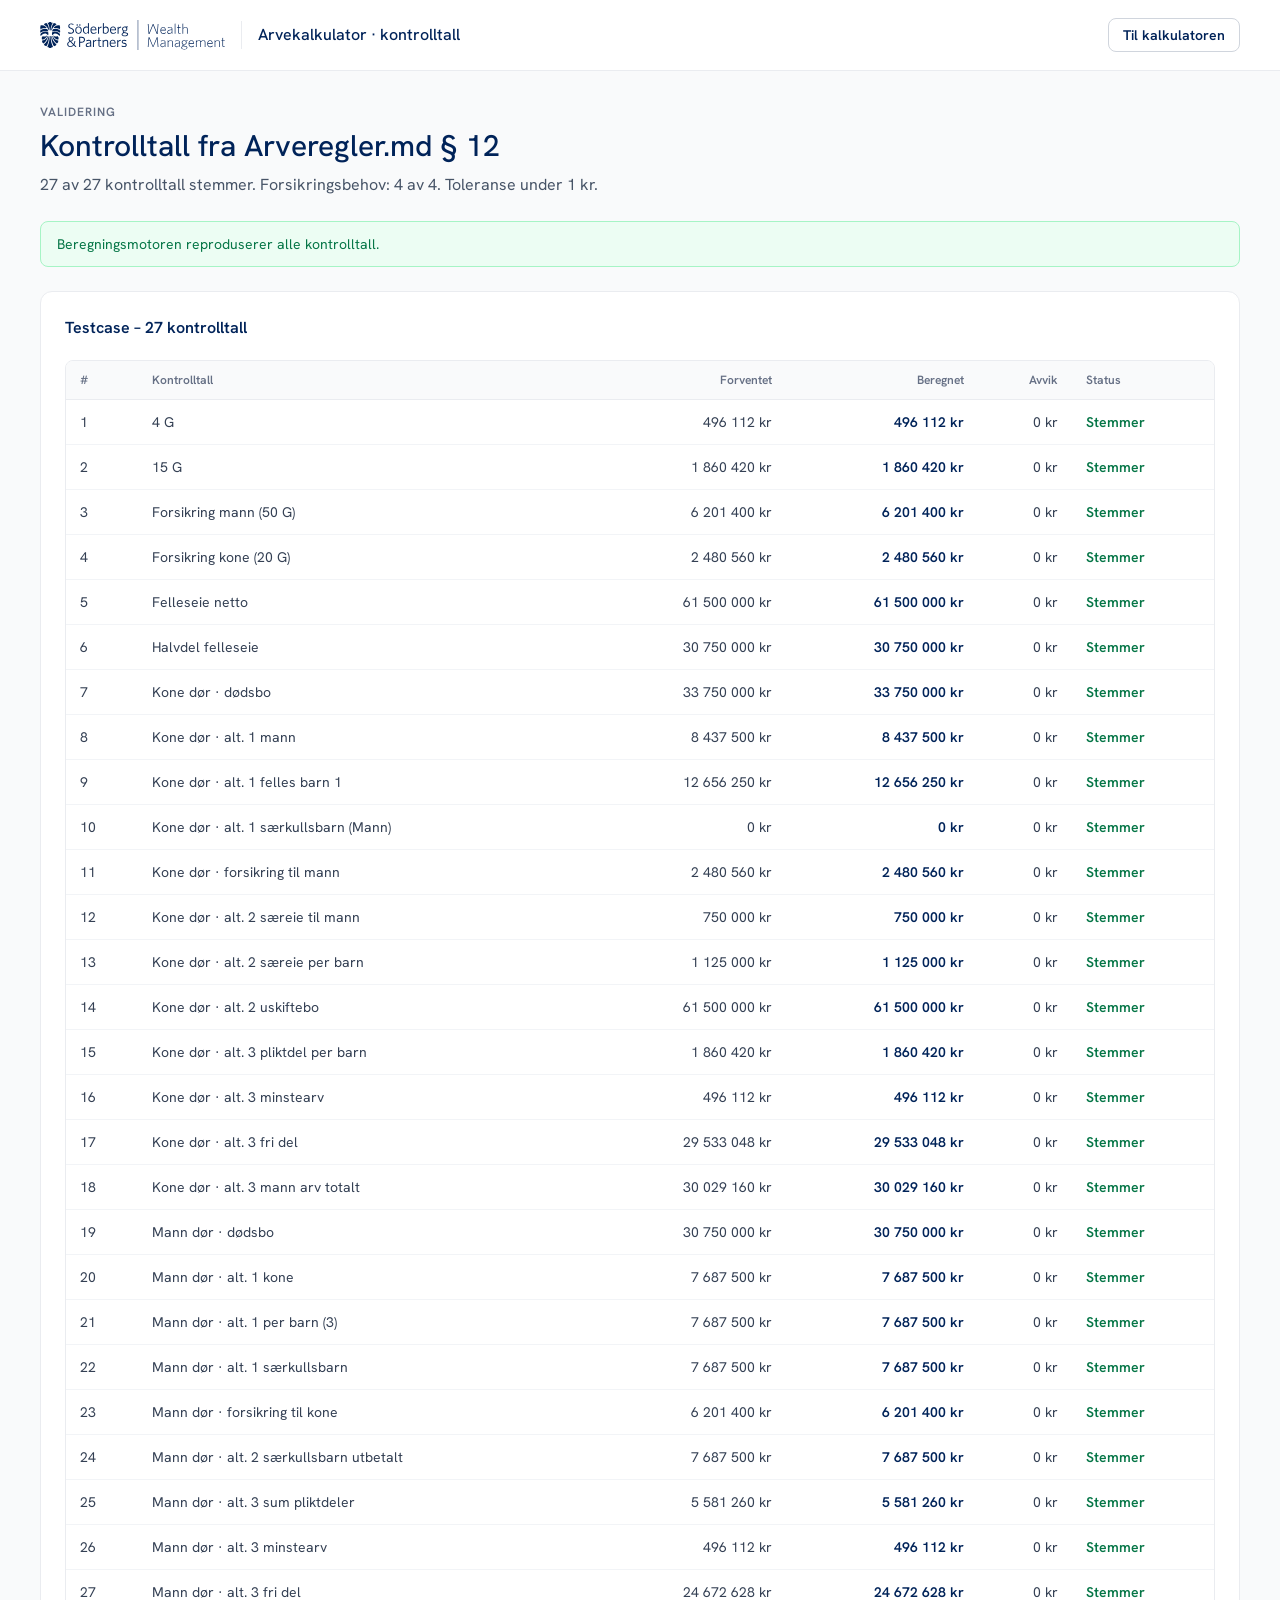
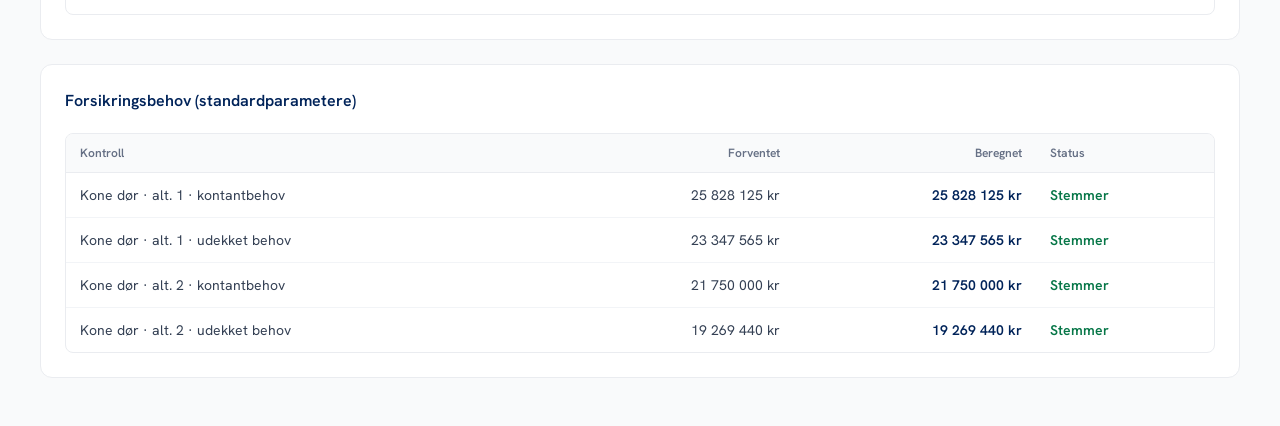
==== tests.html @ 4ef74676 "Arvekalkulator: standalone dashboard med forside, fire alternativer og sammenligning Co-authored-by:" ====
<!DOCTYPE html>
<html lang="nb">
<head>
  <meta charset="utf-8">
  <meta name="viewport" content="width=device-width, initial-scale=1">
  <title>Arvekalkulator – kontrolltall</title>
  <link rel="stylesheet" href="https://fonts.googleapis.com/css2?family=Hanken+Grotesk:ital,wght@0,400;0,500;0,600;0,700;0,800;1,400;1,600&display=swap">
  <link rel="stylesheet" href="css/tokens.css">
  <link rel="stylesheet" href="css/app.css">
  <style>
    .ok{color:var(--success-700);font-weight:600}
    .bad{color:var(--error-700);font-weight:600}
    tr.fail td{background:var(--error-bg-soft)}
  </style>
</head>
<body>
  <header class="hdr"><div class="wrap hdr-in"><div class="brand"><img src="assets/spwm-logo.svg" alt="Söderberg &amp; Partners Wealth Management"><span class="vr"></span><span class="app-name">Arvekalkulator · kontrolltall</span></div>
    <a class="btn btn-secondary btn-sm" href="index.html">Til kalkulatoren</a></div></header>
  <main class="wrap main" style="display:flex;flex-direction:column;gap:24px">
    <div><div class="eyebrow">VALIDERING</div><h1 class="h2" style="margin-top:6px">Kontrolltall fra Arveregler.md § 12</h1>
      <p class="lead" id="sum" style="margin-top:8px"></p></div>
    <div id="banner"></div>
    <section class="card"><div class="card-h"><h3 class="h3">Testcase – 27 kontrolltall</h3></div>
      <div class="tbl-wrap"><table class="t"><thead><tr><th>#</th><th>Kontrolltall</th><th class="r">Forventet</th><th class="r">Beregnet</th><th class="r">Avvik</th><th>Status</th></tr></thead><tbody id="rows"></tbody></table></div></section>
    <section class="card"><div class="card-h"><h3 class="h3">Forsikringsbehov (standardparametere)</h3></div>
      <div class="tbl-wrap"><table class="t"><thead><tr><th>Kontroll</th><th class="r">Forventet</th><th class="r">Beregnet</th><th>Status</th></tr></thead><tbody id="need"></tbody></table></div></section>
  </main>
  <script src="js/engine.js"></script>
  <script src="js/format.js"></script>
  <script>
    (function () {
      const E = window.ArveEngine, F = window.Fmt;
      const rows = E.validate();
      const K = E.compute(E.clone(E.DEFAULT_INPUT));
      const need = [
        ['Kone dør · alt. 1 · kontantbehov', 25828125, K.alts[0].need.K],
        ['Kone dør · alt. 1 · udekket behov', 23347565, K.alts[0].need.gap],
        ['Kone dør · alt. 2 · kontantbehov', 21750000, K.alts[1].need.K],
        ['Kone dør · alt. 2 · udekket behov', 19269440, K.alts[1].need.gap]
      ].map(([label, exp, act]) => ({ label, exp, act, ok: Math.abs(exp - act) < 1 }));
      const st = ok => ok ? '<span class="ok">Stemmer</span>' : '<span class="bad">Avvik</span>';
      document.getElementById('rows').innerHTML = rows.map((r, i) => `<tr class="${r.ok ? '' : 'fail'}"><td>${i + 1}</td><td>${F.esc(r.label)}</td><td class="r">${F.kr(r.exp)}</td><td class="r amt">${F.kr(r.act)}</td><td class="r">${F.kr(r.act - r.exp)}</td><td>${st(r.ok)}</td></tr>`).join('');
      document.getElementById('need').innerHTML = need.map(r => `<tr class="${r.ok ? '' : 'fail'}"><td>${F.esc(r.label)}</td><td class="r">${F.kr(r.exp)}</td><td class="r amt">${F.kr(r.act)}</td><td>${st(r.ok)}</td></tr>`).join('');
      const ok = rows.filter(r => r.ok).length, okN = need.filter(r => r.ok).length;
      document.getElementById('sum').textContent = `${ok} av ${rows.length} kontrolltall stemmer. Forsikringsbehov: ${okN} av ${need.length}. Toleranse under 1 kr.`;
      const all = ok === rows.length && okN === need.length;
      document.getElementById('banner').innerHTML = `<div class="banner ${all ? 'success' : 'error'}">${all ? 'Beregningsmotoren reproduserer alle kontrolltall.' : 'Ett eller flere kontrolltall avviker.'}</div>`;
    })();
  </script>
</body>
</html>
---- css/tokens.css ----
/* ============================================================================
   Söderberg & Partners Wealth Management – designtokens for Arvekalkulator
   Kilde: SPWM mal/colors_and_type.css (Designsystem.fig)
   ============================================================================ */
:root{
  /* Merkevare */
  --sp-navy:#002359; --sp-navy-ink:#12326E; --sp-navy-pressed:#074EB9;
  /* Blå (handling) */
  --blue-25:#F9FBFE; --blue-50:#F3F7FD; --blue-100:#EEF5FF; --blue-200:#E6EFFB; --blue-300:#B5CFF5;
  --blue-400:#99BEF5; --blue-500:#84AEED; --blue-600:#6096E8; --blue-700:#3B7EE3; --blue-800:#0A5EDC; --blue-main:#0A5EDC;
  /* Sekundær navy-grå */
  --secondary-25:#F6F7F9; --secondary-50:#F2F4F7; --secondary-100:#ECEFF3; --secondary-200:#E5E9EE; --secondary-300:#CCD3DE;
  --secondary-400:#A0AEC4; --secondary-500:#8091AC; --secondary-600:#597093; --secondary-700:#405A82; --secondary-800:#264472;
  /* Grå */
  --gray-25:#FCFCFD; --gray-50:#F9FAFB; --gray-100:#F2F4F7; --gray-200:#EAECF0; --gray-300:#D0D5DD; --gray-400:#98A2B3;
  --gray-500:#667085; --gray-600:#475467; --gray-700:#344054; --gray-800:#1D2939; --gray-900:#101828; --white:#FFFFFF;
  /* Semantisk */
  --error-bg:#FEF3F2; --error-bg-soft:#FFFBFA; --error-border:#FDA29B; --error-500:#F04438; --error-600:#D92D20; --error-700:#B42318;
  --warning-bg:#FFFAEB; --warning-border:#FEC84B; --warning-500:#F79009; --warning-600:#DC6803; --warning-700:#B54708;
  --success-bg:#ECFDF3; --success-border:#A6F4C5; --success-500:#12B76A; --success-600:#079455; --success-700:#067647;
  --chart-grid:#EAECF0; --ring:rgba(10,94,220,0.24);

  /* Personfarger */
  --p-survivor:#002359; --p-uskifte:#264472; --p-own:#A0AEC4; --p-estate:#405A82; --p-netto:#264472;
  --p-parents:#667085; --p-other:#405A82; --p-debt:#FDA29B; --p-saereie-b:#CCD3DE;
  --hatch-ins:repeating-linear-gradient(45deg,#079455 0 3px,#D1FADF 3px 6px);
  --hatch-fri:repeating-linear-gradient(45deg,#002359 0 3px,#CCD3DE 3px 6px);

  /* Typografi */
  --font-sans:"Hanken Grotesk","Whitney","Inter",system-ui,-apple-system,"Segoe UI",sans-serif;

  /* Spacing, radius, skygger */
  --space-1:4px; --space-2:8px; --space-3:12px; --space-4:16px; --space-5:20px; --space-6:24px; --space-8:32px; --space-10:40px; --space-12:48px;
  --radius-sm:5px; --radius-md:8px; --radius-lg:12px; --radius-pill:100px;
  --shadow-xs:0 1px 2px rgba(16,24,40,0.05);
  --shadow-sm:0 1px 3px rgba(16,24,40,0.10),0 1px 2px rgba(16,24,40,0.06);
  --shadow-md:0 4px 8px -2px rgba(16,24,40,0.10),0 2px 4px -2px rgba(16,24,40,0.06);
  --shadow-lg:0 12px 16px -4px rgba(16,24,40,0.08),0 4px 6px -2px rgba(16,24,40,0.03);
  --shadow-xl:0 20px 24px -4px rgba(16,24,40,0.08),0 8px 8px -4px rgba(16,24,40,0.03);

  /* Bevegelse */
  --ease:cubic-bezier(.2,.7,.3,1);
  --t-fast:.15s; --t-chart:.45s;
  --page-pad:40px;
}
@media (max-width:767px){ :root{ --page-pad:24px; } }
---- css/app.css ----
/* Arvekalkulator – komponenter og layout. Bruker variabler fra tokens.css */
*,*::before,*::after{box-sizing:border-box}
html{scroll-behavior:smooth}
body{margin:0;background:var(--gray-50);color:var(--sp-navy);font-family:var(--font-sans);font-size:16px;line-height:24px;
  -webkit-font-smoothing:antialiased;-moz-osx-font-smoothing:grayscale}
button,input,select,textarea{font:inherit;color:inherit}
button{cursor:pointer}
h1,h2,h3,h4,p{margin:0}
.num,.kr,td,.kpi-v,.surv-v,input{font-variant-numeric:tabular-nums}
.sr-only{position:absolute!important;width:1px;height:1px;padding:0;margin:-1px;overflow:hidden;clip:rect(0,0,0,0);white-space:nowrap;border:0}
:focus-visible{outline:2px solid var(--blue-main);outline-offset:2px;border-radius:4px}
.wrap{max-width:calc(1280px + 2 * var(--page-pad));margin:0 auto;padding:0 var(--page-pad)}
.muted{color:var(--gray-600)}
.help{color:var(--gray-500);font-size:13px;line-height:18px}
.eyebrow{font-size:12px;line-height:18px;font-weight:600;letter-spacing:.08em;color:var(--gray-500);text-transform:uppercase}
.h1{font-size:36px;line-height:44px;letter-spacing:-.02em;font-weight:500;color:var(--sp-navy)}
.h2{font-size:30px;line-height:38px;font-weight:500;color:var(--sp-navy)}
.h2-xs{font-size:24px;line-height:32px;font-weight:500;color:var(--sp-navy)}
.h3{font-size:16px;line-height:24px;font-weight:600;color:var(--sp-navy)}
.lead{font-size:16px;line-height:24px;color:var(--gray-600);max-width:620px}

/* ---------- Header ---------- */
.hdr{background:var(--white);border-bottom:1px solid var(--gray-200)}
.hdr-in{display:flex;align-items:center;justify-content:space-between;gap:16px;padding-top:18px;padding-bottom:18px}
.brand{display:flex;align-items:center;gap:16px;min-width:0}
.brand img{height:30px;width:auto;display:block}
.brand .vr{width:1px;height:28px;background:var(--gray-200);flex:none}
.brand .app-name{font-size:16px;font-weight:500;color:var(--sp-navy);white-space:nowrap}

/* ---------- Buttons ---------- */
.btn{display:inline-flex;align-items:center;justify-content:center;gap:8px;font-weight:600;line-height:1;border-radius:var(--radius-md);
  border:1px solid transparent;transition:background var(--t-fast),border-color var(--t-fast),color var(--t-fast);white-space:nowrap;text-decoration:none}
.btn-sm{font-size:14px;padding:9px 14px}.btn-sm .bx{font-size:16px}
.btn-md{font-size:16px;padding:11px 18px}.btn-md .bx{font-size:18px}
.btn-primary{background:var(--blue-main);color:var(--white)}.btn-primary:hover{background:var(--sp-navy-pressed)}
.btn-secondary{background:var(--white);color:var(--sp-navy);border-color:var(--gray-300)}.btn-secondary:hover{background:var(--gray-50)}
.btn-tertiary{background:transparent;color:var(--blue-main)}.btn-tertiary:hover{background:var(--blue-50)}
.icon-btn{width:32px;height:32px;border-radius:var(--radius-pill);display:inline-flex;align-items:center;justify-content:center;
  border:1px solid var(--gray-300);background:var(--white);color:var(--sp-navy);font-size:18px;transition:background var(--t-fast),color var(--t-fast),border-color var(--t-fast)}
.icon-btn:hover{background:var(--gray-50)}
.icon-btn:disabled{opacity:.4;cursor:default}
.icon-btn.ghost{border-color:transparent;color:var(--gray-500)}
.icon-btn.del:hover{color:var(--error-600);background:var(--error-bg);border-color:transparent}

/* ---------- Hero ---------- */
.hero{display:flex;justify-content:space-between;align-items:flex-end;gap:24px;flex-wrap:wrap;padding-top:40px;padding-bottom:24px}
.hero .eyebrow{margin-bottom:8px}
.hero .lead{margin-top:8px}
.who{display:flex;flex-direction:column;gap:8px;align-items:flex-start}
.who-label{font-size:14px;font-weight:500;color:var(--gray-700)}

/* ---------- Segmented ---------- */
.seg{display:inline-flex;padding:4px;background:var(--gray-100);border-radius:var(--radius-md);gap:4px;flex-wrap:wrap}
.seg button{padding:8px 18px;border-radius:6px;font-size:14px;line-height:20px;font-weight:500;border:0;background:transparent;color:var(--gray-600);
  transition:background var(--t-fast),color var(--t-fast),box-shadow var(--t-fast)}
.seg button:hover{color:var(--sp-navy)}
.seg button.on{background:var(--white);color:var(--sp-navy);box-shadow:var(--shadow-sm)}
.seg.compact button{padding:6px 12px;font-size:13px}
.seg-dark{background:var(--white);border:1px solid var(--gray-200);border-radius:10px}
.seg-dark button{min-width:96px;font-size:15px}
.seg-dark button.on{background:var(--sp-navy);color:var(--white);box-shadow:none}

/* ---------- KPI ---------- */
.kpi{display:grid;grid-template-columns:repeat(auto-fit,minmax(190px,1fr));background:var(--white);border:1px solid var(--gray-200);border-radius:var(--radius-lg);overflow:hidden}
.kpi-c{padding:22px 24px;border-right:1px solid var(--gray-200);min-width:0}
.kpi-c:last-child{border-right:0}
.kpi-l{display:flex;align-items:center;gap:8px;font-size:14px;line-height:20px;color:var(--gray-600)}
.kpi-v{font-size:clamp(22px,2.2vw,30px);line-height:1.27;font-weight:600;color:var(--sp-navy);white-space:nowrap;margin:6px 0 4px}
.kpi-s{font-size:13px;line-height:18px;color:var(--gray-500)}
.sq{width:10px;height:10px;border-radius:3px;flex:none;display:inline-block}
.hatch-ins{background:var(--hatch-ins)}
.hatch-fri{background:var(--hatch-fri)}

/* ---------- Tabs ---------- */
.tabbar{position:sticky;top:0;z-index:20;background:rgba(249,250,251,.94);-webkit-backdrop-filter:blur(8px);backdrop-filter:blur(8px);
  border-bottom:1px solid var(--gray-200);margin-top:24px}
.tabs{display:flex;gap:4px;overflow-x:auto;scrollbar-width:none}
.tabs::-webkit-scrollbar{display:none}
.tab{flex:none;display:flex;flex-direction:column;align-items:flex-start;gap:2px;padding:14px 14px 12px;border:0;background:transparent;
  border-bottom:2px solid transparent;margin-bottom:-1px;color:var(--gray-600);text-align:left;transition:color var(--t-fast),border-color var(--t-fast)}
.tab:hover{color:var(--sp-navy)}
.tab-l1{display:flex;align-items:baseline;gap:8px;font-size:15px;line-height:22px;font-weight:500;white-space:nowrap}
.tab-n{font-size:12px;font-weight:600;color:var(--gray-400)}
.tab-l2{font-size:12px;line-height:16px;color:var(--gray-500);white-space:nowrap}
.tab[aria-selected="true"]{color:var(--sp-navy);border-bottom-color:var(--blue-main)}
.tab[aria-selected="true"] .tab-n{color:var(--blue-main)}
.tab.na .tab-l2{color:var(--gray-400)}

/* ---------- Panels ---------- */
.main{padding-top:32px;padding-bottom:48px}
.panel{display:flex;flex-direction:column;gap:24px;animation:fadeUp .25s var(--ease)}
@keyframes fadeUp{from{opacity:0;transform:translateY(6px)}to{opacity:1;transform:none}}
.panel-h{display:flex;justify-content:space-between;align-items:flex-end;gap:16px;flex-wrap:wrap}
.panel-h p{margin-top:4px}

/* ---------- Cards ---------- */
.card{background:var(--white);border:1px solid var(--gray-200);border-radius:var(--radius-lg);padding:24px;min-width:0}
.card-h{display:flex;justify-content:space-between;align-items:flex-start;gap:16px;flex-wrap:wrap;margin-bottom:20px}
.card-h p{margin-top:2px;font-size:14px;line-height:20px}
.icirc{width:36px;height:36px;border-radius:var(--radius-pill);background:var(--blue-100);color:var(--sp-navy);display:inline-flex;align-items:center;justify-content:center;font-size:18px;flex:none}
.icirc.hatch-ins{color:var(--success-700)}
.icirc.hatch-ins .bx{background:var(--white);border-radius:50%;width:26px;height:26px;display:inline-flex;align-items:center;justify-content:center;font-size:16px}

.grid-in{display:grid;grid-template-columns:repeat(auto-fit,minmax(min(100%,540px),1fr));gap:24px;align-items:start}
.ccard{background:var(--white);border:1px solid var(--gray-200);border-radius:var(--radius-lg);overflow:hidden}
.ccard-h{width:100%;display:flex;align-items:center;gap:14px;padding:20px 24px;border:0;background:transparent;text-align:left}
.ccard-h:hover{background:var(--gray-25)}
.ccard-t{display:flex;flex-direction:column;flex:1;min-width:0}
.ccard-title{font-size:16px;line-height:24px;font-weight:600;color:var(--sp-navy)}
.ccard-sum{font-size:13px;line-height:18px;color:var(--gray-500)}
.chev{font-size:22px;color:var(--gray-500);transition:transform .2s var(--ease)}
.ccard.is-open .chev{transform:rotate(180deg)}
.ccard-b{border-top:1px solid var(--gray-100);padding:20px 24px 24px;display:flex;flex-direction:column;gap:20px}

/* ---------- Fields ---------- */
.field{display:flex;flex-direction:column;gap:6px;min-width:0}
.flabel{font-size:14px;line-height:20px;font-weight:500;color:var(--gray-700)}
.fhelp{font-size:13px;line-height:18px;color:var(--gray-500)}
.row2{display:grid;grid-template-columns:repeat(auto-fit,minmax(200px,1fr));gap:16px}
.inp,.sel,.ta{height:44px;padding:0 14px;border:1px solid var(--gray-300);border-radius:var(--radius-md);font-size:16px;color:var(--gray-900);background:var(--white);
  width:100%;min-width:0;outline:none;transition:border-color var(--t-fast),box-shadow var(--t-fast)}
.inp:focus,.sel:focus,.ta:focus{border-color:var(--blue-main);box-shadow:0 0 0 4px var(--ring)}
.sel{appearance:none;-webkit-appearance:none;padding-right:36px;cursor:pointer;
  background-image:url("data:image/svg+xml,%3Csvg xmlns='http://www.w3.org/2000/svg' width='20' height='20' viewBox='0 0 24 24' fill='none' stroke='%23667085' stroke-width='2' stroke-linecap='round' stroke-linejoin='round'%3E%3Cpath d='M6 9l6 6 6-6'/%3E%3C/svg%3E");
  background-repeat:no-repeat;background-position:right 10px center}
.sel.sm,.inp.sm{height:32px;font-size:14px;padding:0 10px}
.sel.sm{padding-right:30px;background-position:right 6px center}
.ta{height:auto;min-height:88px;padding:10px 14px;line-height:22px;resize:vertical}
.fld{position:relative;display:block;min-width:0}
.fld .inp{text-align:right;padding-right:38px}
.fld .suf{position:absolute;right:14px;top:50%;transform:translateY(-50%);font-size:13px;color:var(--gray-500);pointer-events:none}
.fld.tbl .inp{height:40px}
.fld.pct .inp{padding-right:30px}

/* ---------- Banner ---------- */
.banners{display:flex;flex-direction:column;gap:8px}
.banner{display:flex;gap:10px;padding:12px 16px;border-radius:var(--radius-md);font-size:14px;line-height:20px;border:1px solid}
.banner .bx{font-size:18px;line-height:20px;flex:none}
.banner.error{background:var(--error-bg);border-color:var(--error-border);color:var(--error-700)}
.banner.warn{background:var(--warning-bg);border-color:var(--warning-border);color:var(--warning-700)}
.banner.info{background:var(--blue-50);border-color:var(--blue-300);color:var(--sp-navy-ink)}
.banner.success{background:var(--success-bg);border-color:var(--success-border);color:var(--success-700)}

/* ---------- Badge ---------- */
.badge{display:inline-flex;align-items:center;gap:6px;padding:2px 10px;border-radius:var(--radius-pill);font-size:12px;line-height:18px;font-weight:500;white-space:nowrap}
.badge::before{content:"";width:6px;height:6px;border-radius:50%;background:currentColor}
.badge.ok{background:var(--success-bg);color:var(--success-700)}
.badge.red{background:var(--warning-bg);color:var(--warning-700)}
.badge.bad{background:var(--error-bg);color:var(--error-700)}

/* ---------- Switch ---------- */
.swlist{display:flex;flex-direction:column}
.swlist .swrow+.swrow{border-top:1px solid var(--gray-100)}
.swrow{display:flex;align-items:center;justify-content:space-between;gap:16px;width:100%;padding:14px 0;border:0;background:transparent;text-align:left;min-height:44px}
.swrow:disabled{cursor:default;opacity:.6}
.swtxt{display:flex;flex-direction:column;min-width:0}
.swl{font-size:15px;line-height:22px;color:var(--gray-900)}
.swh{font-size:13px;line-height:18px;color:var(--gray-500)}
.sw{width:40px;height:22px;border-radius:var(--radius-pill);background:var(--gray-300);position:relative;flex:none;transition:background .2s var(--ease)}
.sw .knob{position:absolute;top:2px;left:2px;width:18px;height:18px;border-radius:50%;background:var(--white);box-shadow:0 1px 2px rgba(16,24,40,.2);transition:transform .2s var(--ease)}
.sw.on{background:var(--blue-main)}
.sw.on .knob{transform:translateX(18px)}

/* ---------- Stepper ---------- */
.stepper{border:1px solid var(--gray-200);border-radius:var(--radius-md)}
.st-row{display:flex;align-items:center;gap:12px;padding:12px 16px}
.st-row+.st-row{border-top:1px solid var(--gray-200)}
.dot{width:10px;height:10px;border-radius:50%;flex:none;display:inline-block}
.st-t{flex:1;display:flex;flex-direction:column;min-width:0}
.st-l{font-size:15px;line-height:22px;color:var(--gray-900)}
.st-c{display:flex;align-items:center;gap:10px}
.st-v{min-width:20px;text-align:center;font-size:16px;font-weight:600;font-variant-numeric:tabular-nums}

/* ---------- Chip ---------- */
.chips{display:flex;flex-wrap:wrap;gap:8px}
.chip{display:inline-flex;align-items:center;gap:6px;padding:7px 12px;border-radius:var(--radius-pill);font-size:13px;line-height:18px;font-weight:500;
  border:1px solid var(--gray-300);background:var(--white);color:var(--gray-600);transition:background var(--t-fast),border-color var(--t-fast),color var(--t-fast)}
.chip .bx{font-size:16px}
.chip.on{background:var(--blue-100);border-color:var(--blue-500);color:var(--sp-navy)}

/* ---------- Slider ---------- */
.slider{display:flex;flex-direction:column;gap:6px}
.slider-h{display:flex;justify-content:space-between;gap:12px;font-size:14px;line-height:20px}
.slider-h .flabel{flex:1}
.slider-v{font-weight:600;color:var(--sp-navy);white-space:nowrap;font-variant-numeric:tabular-nums}
input[type=range]{width:100%;accent-color:var(--blue-main);margin:4px 0;height:24px}

/* ---------- Assets ---------- */
.assets{display:flex;flex-direction:column;gap:14px}
.asset{display:flex;flex-direction:column;gap:8px;padding-bottom:14px;border-bottom:1px solid var(--gray-100)}
.asset-top{display:grid;grid-template-columns:1fr 170px 32px;gap:10px;align-items:center}
.asset-meta{display:flex;flex-wrap:wrap;align-items:center;gap:10px;font-size:13px;color:var(--gray-600)}
.asset-meta .sel{width:auto}
.pctin{display:inline-flex;align-items:center;gap:6px}
.pctin .inp{width:64px;text-align:right}
.sumline{display:flex;justify-content:space-between;align-items:center;gap:12px;flex-wrap:wrap}
.sumline .tot{font-size:18px;line-height:28px;font-weight:600;color:var(--sp-navy)}
.sumline .tot span{font-weight:500;color:var(--gray-600);font-size:14px;margin-right:12px}
.sumbox{background:var(--gray-50);border-radius:var(--radius-md);padding:14px 16px;display:flex;flex-direction:column;gap:6px;font-size:14px}
.sumbox .r{display:flex;justify-content:space-between;gap:12px;color:var(--gray-600)}
.sumbox .r b{font-weight:500;color:var(--sp-navy);font-variant-numeric:tabular-nums}
.sumbox .r.total{border-top:1px solid var(--gray-300);padding-top:8px;margin-top:2px;font-size:16px;font-weight:600;color:var(--sp-navy)}
.sumbox .r.total b{font-weight:600}
.ins-person{display:flex;flex-direction:column;gap:10px}
.ins-person+.ins-person{border-top:1px solid var(--gray-100);padding-top:20px}
.ins-row{display:flex;align-items:center;gap:14px;flex-wrap:wrap}
.ins-row .fld{width:110px}
.ins-eq{font-size:18px;font-weight:600;color:var(--sp-navy);font-variant-numeric:tabular-nums}
.locked{display:flex;flex-direction:column;border:1px solid var(--gray-200);border-radius:var(--radius-md)}
.locked .r{display:flex;align-items:center;gap:10px;padding:10px 14px;font-size:14px;color:var(--gray-700)}
.locked .r+.r{border-top:1px solid var(--gray-100)}
.locked .r .bx{color:var(--gray-400);font-size:16px}
.locked .r b{margin-left:auto;font-weight:600;color:var(--sp-navy);font-variant-numeric:tabular-nums;text-align:right}

/* ---------- Alternative top ---------- */
.alt-top{display:flex;justify-content:space-between;gap:24px;flex-wrap:wrap;align-items:flex-start}
.alt-top .h2{margin:6px 0 8px}
.surv{background:var(--sp-navy);color:var(--white);border-radius:var(--radius-lg);padding:22px 24px;width:100%;max-width:380px;flex:1 1 300px}
.surv-l{font-size:14px;color:#B5CFF5}
.surv-v{font-size:36px;line-height:44px;font-weight:600;letter-spacing:-.02em;margin:4px 0 12px;white-space:nowrap}
.surv ul{list-style:none;margin:0;padding:12px 0 0;border-top:1px solid rgba(255,255,255,.16);display:flex;flex-direction:column;gap:6px}
.surv li{display:flex;align-items:center;gap:8px;font-size:13px;line-height:18px;color:#E6EFFB}
.surv li b{margin-left:auto;font-weight:500;font-variant-numeric:tabular-nums}
.surv .sq{box-shadow:0 0 0 1px rgba(255,255,255,.35)}
.na-card{display:flex;gap:16px;align-items:flex-start}
.na-card .icirc{background:var(--gray-100);color:var(--gray-500)}
.lockline{display:flex;align-items:center;gap:8px;font-size:14px;color:var(--gray-600)}
.lockline .bx{color:var(--gray-400)}
.ctrl-row{display:flex;flex-wrap:wrap;gap:16px 32px;align-items:center;justify-content:space-between}

/* ---------- Legend ---------- */
.legend{display:flex;flex-wrap:wrap;gap:8px 18px;font-size:13px;color:var(--gray-600)}
.legend span{display:inline-flex;align-items:center;gap:6px}
.scroll-x{overflow-x:auto;-webkit-overflow-scrolling:touch}

/* ---------- Sankey ---------- */
.sankey{display:block;width:100%;min-width:720px;height:auto;overflow:visible}
.sankey .band{fill-opacity:var(--o);transition:d var(--t-chart) var(--ease),fill-opacity .2s var(--ease);cursor:default}
.sankey.hovering .band{fill-opacity:calc(var(--o) / 2)}
.sankey.hovering .band.hot{fill-opacity:calc(var(--o) + .3)}
.sankey .node{transition:d var(--t-chart) var(--ease)}
.sankey .lbl{transition:transform var(--t-chart) var(--ease)}
.sankey text{font-family:var(--font-sans);font-variant-numeric:tabular-nums}
.sankey .t-name{font-size:15px;font-weight:600;fill:var(--sp-navy)}
.sankey .t-sub{font-size:13px;fill:var(--gray-600)}
.sankey .halo{paint-order:stroke;stroke:#fff;stroke-width:4px;stroke-linejoin:round}

/* ---------- Tooltip ---------- */
.tip{position:fixed;z-index:100;width:320px;max-width:calc(100vw - 24px);background:var(--white);border:1px solid var(--gray-200);border-radius:var(--radius-md);
  box-shadow:var(--shadow-lg);padding:12px 14px;pointer-events:none}
.tip-t{font-size:14px;line-height:20px;font-weight:600;color:var(--sp-navy)}
.tip-b{font-size:13px;line-height:19px;color:var(--gray-600);margin-top:4px}

/* ---------- Tables ---------- */
.cols2{display:grid;grid-template-columns:repeat(auto-fit,minmax(min(100%,480px),1fr));gap:24px;align-items:start}
.tbl-wrap{overflow-x:auto;border:1px solid var(--gray-200);border-radius:var(--radius-md)}
table.t{width:100%;border-collapse:collapse;font-size:14px;line-height:20px}
table.t th{background:var(--gray-50);color:var(--gray-500);font-size:12px;line-height:18px;font-weight:600;text-align:left;padding:10px 14px;border-bottom:1px solid var(--gray-200);white-space:nowrap}
table.t td{padding:12px 14px;border-bottom:1px solid var(--gray-100);vertical-align:top;color:var(--gray-700)}
table.t tr:last-child td{border-bottom:0}
table.t .r{text-align:right;white-space:nowrap}
table.t td.amt{font-weight:600;color:var(--sp-navy)}
table.t tr.sum td{border-top:1px solid var(--gray-300);font-weight:600;color:var(--sp-navy);background:var(--gray-25)}
table.t tr.sec td{background:var(--gray-50);color:var(--gray-500);font-size:12px;font-weight:600;padding-top:8px;padding-bottom:8px}
table.t tr.viol td{background:var(--error-bg-soft)}
.who-cell{display:flex;gap:10px;align-items:flex-start}
.who-cell .dot{margin-top:5px}
.who-name{font-weight:500;color:var(--sp-navy)}
.who-sub{font-size:12px;line-height:16px;color:var(--gray-500)}
.who-calc{font-size:12px;line-height:17px;color:var(--gray-500);margin-top:4px}
.calc-toggle{display:inline-flex;align-items:center;gap:8px;font-size:13px;color:var(--gray-600);border:0;background:transparent;padding:4px 0}
.calc-toggle .sw{transform:scale(.85)}

/* ---------- Explain ---------- */
.explain{list-style:none;margin:0;padding:0;display:flex;flex-direction:column;gap:14px;counter-reset:ex}
.explain li{display:flex;gap:12px;counter-increment:ex}
.explain li::before{content:counter(ex);width:24px;height:24px;border-radius:50%;background:var(--blue-100);color:var(--sp-navy);font-size:12px;font-weight:600;
  display:inline-flex;align-items:center;justify-content:center;flex:none}
.ex-law{font-size:12px;line-height:18px;font-weight:600;color:var(--blue-main)}
.ex-text{font-size:14px;line-height:21px;color:var(--gray-700)}

/* ---------- Waterfall ---------- */
.wf-grid{display:grid;min-width:0}
.wf-col{display:flex;flex-direction:column;min-width:64px}
.wf-plot{position:relative;height:262px;border-bottom:1px solid var(--gray-300)}
.wf-bar{position:absolute;left:8%;width:84%;border-radius:3px;transition:bottom var(--t-chart) var(--ease),height var(--t-chart) var(--ease),background-color var(--t-chart)}
.wf-val{position:absolute;left:0;right:0;text-align:center;font-size:11px;line-height:14px;font-weight:600;color:var(--sp-navy);white-space:nowrap;
  transition:bottom var(--t-chart) var(--ease);font-variant-numeric:tabular-nums}
.wf-lbl{font-size:11px;line-height:14px;color:var(--gray-600);text-align:center;padding:8px 2px 0;text-wrap:balance;overflow-wrap:anywhere}

/* ---------- Uskifte timeline ---------- */
.tl{display:grid;grid-template-columns:1fr 1fr;gap:0}
.tl-col{padding:0 24px;display:flex;flex-direction:column;gap:14px;min-width:0}
.tl-col:first-child{padding-left:0;border-right:1px dashed var(--gray-300)}
.tl-col:last-child{padding-right:0}
.tl-h{display:flex;align-items:center;gap:12px}
.tl-dot{width:32px;height:32px;border-radius:50%;display:inline-flex;align-items:center;justify-content:center;font-weight:600;font-size:14px;flex:none}
.tl-dot.f{background:var(--sp-navy);color:var(--white)}
.tl-dot.o{background:var(--white);color:var(--sp-navy);border:2px solid var(--sp-navy)}
.paylist{list-style:none;margin:0;padding:0;display:flex;flex-direction:column;gap:8px;font-size:14px}
.paylist li{display:flex;align-items:center;gap:8px;color:var(--gray-700)}
.paylist li b{margin-left:auto;font-weight:600;color:var(--sp-navy);font-variant-numeric:tabular-nums}
.uskbox{background:var(--blue-50);border:1px solid var(--blue-200);border-radius:var(--radius-md);padding:14px 16px}
.uskbox .v{font-size:22px;line-height:30px;font-weight:600;color:var(--sp-navy);font-variant-numeric:tabular-nums}
.splitbar{display:flex;height:32px;border-radius:6px;overflow:hidden;font-size:12px;font-weight:600;color:var(--white)}
.splitbar>div{display:flex;align-items:center;padding:0 10px;white-space:nowrap;overflow:hidden;transition:flex-basis var(--t-chart) var(--ease)}

/* ---------- Insurance need ---------- */
.need{display:grid;grid-template-columns:minmax(0,1fr) minmax(0,1fr);gap:0;border:1px solid var(--gray-200);border-radius:var(--radius-md);overflow:hidden}
.need-l{padding:20px;display:flex;flex-direction:column;gap:20px}
.need-r{padding:20px;background:var(--gray-25);border-left:1px solid var(--gray-200);display:flex;flex-direction:column;gap:14px}
.need-big{font-size:36px;line-height:44px;font-weight:600;letter-spacing:-.02em;color:var(--sp-navy);font-variant-numeric:tabular-nums}
.pillbar{display:flex;height:12px;border-radius:var(--radius-pill);overflow:hidden;background:var(--gray-100)}
.pillbar>div{transition:width var(--t-chart) var(--ease)}
.oppst{display:flex;flex-direction:column;font-size:14px}
.oppst .r{display:flex;justify-content:space-between;gap:12px;padding:7px 0;color:var(--gray-600)}
.oppst .r b{font-weight:500;color:var(--sp-navy);font-variant-numeric:tabular-nums;white-space:nowrap}
.oppst .r.sub{border-top:1px solid var(--gray-300);font-weight:600;color:var(--sp-navy)}
.oppst .r.sub b{font-weight:600}
.oppst .r.neg,.oppst .r.neg b{color:var(--error-700)}

/* ---------- Testament editor ---------- */
.ted table{min-width:760px}
.ted td{vertical-align:middle}
.ted .fld{width:110px}
.ted .sumpct.off{color:var(--warning-600)}

/* ---------- Compare ---------- */
.cmp-cards{display:grid;grid-template-columns:repeat(auto-fit,minmax(260px,1fr));gap:24px}
.cmp-card{text-align:left;background:var(--white);border:1px solid var(--gray-200);border-radius:var(--radius-lg);padding:20px 24px;display:flex;flex-direction:column;gap:4px;
  transition:border-color var(--t-fast),box-shadow var(--t-fast)}
.cmp-card:hover{border-color:var(--blue-500);box-shadow:var(--shadow-md)}
.cmp-card .t{font-size:16px;font-weight:600;color:var(--sp-navy)}
.cmp-card .l{font-size:13px;color:var(--gray-500);margin-top:10px}
.cmp-card .v{font-size:22px;line-height:30px;font-weight:600;color:var(--sp-navy);font-variant-numeric:tabular-nums}
.cmp-card .v.na{color:var(--gray-400);font-size:16px;font-weight:500}
.cmp-card .go{margin-top:10px;font-size:14px;font-weight:600;color:var(--blue-main)}
.cmp-groups{display:flex;flex-direction:column;gap:22px}
.cmp-g-h{display:flex;align-items:center;gap:8px;margin-bottom:8px}
.cmp-g-h .n{font-weight:600;color:var(--sp-navy);font-size:14px}
.cmp-g-h .s{font-size:12px;color:var(--gray-500)}
.cmp-bar{display:grid;grid-template-columns:20px 1fr 130px;gap:10px;align-items:center;font-size:13px;line-height:18px}
.cmp-bar+.cmp-bar{margin-top:4px}
.cmp-bar .i{color:var(--gray-500);font-weight:600;text-align:center}
.cmp-bar .trk{height:14px;background:var(--gray-50);border-radius:3px;overflow:hidden}
.cmp-bar .fill{height:100%;border-radius:3px;transition:width var(--t-chart) var(--ease)}
.cmp-bar .a{text-align:right;color:var(--sp-navy);font-weight:500;font-variant-numeric:tabular-nums;white-space:nowrap}
.cmp-bar .a.na{color:var(--gray-400);font-weight:400}

/* ---------- Forside ---------- */
.fp-hero{display:grid;grid-template-columns:minmax(0,1.3fr) minmax(0,1fr);gap:48px;align-items:center;background:var(--sp-navy);border-radius:var(--radius-lg);padding:56px 48px;color:var(--white)}
.fp-eb{color:var(--blue-300)}
.fp-title{font-size:40px;line-height:48px;letter-spacing:-.02em;font-weight:500;color:var(--white);margin:12px 0 16px;max-width:580px;text-wrap:balance}
.fp-lead{font-size:16px;line-height:26px;color:var(--blue-200);max-width:560px}
.fp-cta{display:flex;gap:12px;flex-wrap:wrap;margin-top:32px}
.fp-btn-w{background:var(--white);color:var(--sp-navy)}
.fp-btn-w:hover{background:var(--blue-100)}
.fp-btn-ghost{background:transparent;color:var(--white);border-color:rgba(255,255,255,.32)}
.fp-btn-ghost:hover{background:rgba(255,255,255,.08);border-color:rgba(255,255,255,.5)}
.fp-art{margin:0;min-width:0;padding:24px 24px 20px;border:1px solid rgba(255,255,255,.12);border-radius:var(--radius-lg);background:rgba(255,255,255,.03)}
.fp-art svg{display:block;width:100%;height:auto;overflow:visible}
.fp-band{animation:fpBand .9s var(--ease) both;animation-delay:var(--d)}
.fp-node{animation:fpNode .6s var(--ease) both;animation-delay:var(--d)}
@keyframes fpBand{from{opacity:0;transform:translateX(-10px)}to{opacity:1;transform:none}}
@keyframes fpNode{from{opacity:0}to{opacity:1}}
.fp-lbl{font-family:var(--font-sans);font-size:15px;fill:var(--blue-300);paint-order:stroke;stroke:var(--sp-navy);stroke-width:4px;stroke-linejoin:round}
.fp-lbl.strong{fill:var(--white);font-weight:600;font-size:16px}
.fp-cap{display:flex;flex-wrap:wrap;gap:8px 18px;margin-top:18px;padding-top:16px;border-top:1px solid rgba(255,255,255,.12);font-size:13px;color:var(--blue-200)}
.fp-cap span{display:inline-flex;align-items:center;gap:6px}
.fp-sec-h{display:flex;flex-direction:column;gap:6px;margin-bottom:16px}
.fp-alts{display:grid;grid-template-columns:repeat(auto-fit,minmax(240px,1fr));gap:24px}
.fp-alt{text-align:left;background:var(--white);border:1px solid var(--gray-200);border-radius:var(--radius-lg);padding:24px;display:flex;flex-direction:column;gap:8px;
  transition:border-color var(--t-fast),box-shadow var(--t-fast)}
.fp-alt:hover{border-color:var(--blue-500);box-shadow:var(--shadow-md)}
.fp-num{width:32px;height:32px;border-radius:50%;border:1.5px solid var(--sp-navy);color:var(--sp-navy);display:inline-flex;align-items:center;justify-content:center;font-size:14px;font-weight:600;margin-bottom:8px}
.fp-alt-t{font-size:18px;line-height:28px;font-weight:600;color:var(--sp-navy)}
.fp-alt-d{font-size:14px;line-height:21px;color:var(--gray-600);flex:1}
.fp-alt-f{display:flex;flex-direction:column;gap:2px;border-top:1px solid var(--gray-100);padding-top:14px;margin-top:8px}
.fp-alt-f .l{font-size:13px;color:var(--gray-500)}
.fp-alt-f .v{font-size:22px;line-height:30px;font-weight:600;color:var(--sp-navy);font-variant-numeric:tabular-nums;white-space:nowrap}
.fp-alt-f .na-r{font-size:13px;line-height:18px;color:var(--gray-500)}
.fp-alt.na .fp-num{border-color:var(--gray-300);color:var(--gray-400)}
.fp-alt.na .fp-alt-t{color:var(--gray-500)}
.fp-alt .go{font-size:14px;font-weight:600;color:var(--blue-main);margin-top:6px}
.fp-two{display:grid;grid-template-columns:minmax(0,1fr) minmax(0,2fr);gap:24px;align-items:stretch}
.fp-steps{list-style:none;margin:0;padding:0;display:flex;flex-direction:column}
.fp-steps li{position:relative}
.fp-steps li:not(:last-child)::after{content:"";position:absolute;left:15px;top:44px;bottom:-4px;width:1px;background:var(--gray-200)}
.fp-step{display:grid;grid-template-columns:32px 1fr;column-gap:16px;row-gap:2px;width:100%;text-align:left;border:0;background:transparent;padding:8px 8px 20px 0;border-radius:var(--radius-md)}
.fp-step:hover .fp-step-t{color:var(--blue-main)}
.fp-step-n{grid-row:span 2;width:32px;height:32px;border-radius:50%;background:var(--blue-100);color:var(--sp-navy);font-size:14px;font-weight:600;display:inline-flex;align-items:center;justify-content:center}
.fp-step-t{font-size:16px;line-height:24px;font-weight:600;color:var(--sp-navy);transition:color var(--t-fast)}
.fp-step-d{font-size:14px;line-height:21px;color:var(--gray-600)}
.fp-terms{display:grid;grid-template-columns:repeat(auto-fit,minmax(260px,1fr));gap:24px 32px}
.fp-term{display:flex;gap:14px;align-items:flex-start}
.fp-term-h{display:flex;justify-content:space-between;align-items:baseline;gap:12px;flex-wrap:wrap}
.fp-term-h .t{font-size:16px;line-height:24px;font-weight:600;color:var(--sp-navy)}
.fp-term-h .v{font-size:13px;font-weight:600;color:var(--sp-navy);font-variant-numeric:tabular-nums;white-space:nowrap}
.fp-term p{font-size:14px;line-height:21px;color:var(--gray-600);margin-top:2px}
@media (max-width:1023px){
  .fp-hero{grid-template-columns:1fr;gap:32px;padding:40px 32px}
  .fp-two{grid-template-columns:1fr}
}
@media (max-width:767px){
  .fp-hero{padding:32px 24px}
  .fp-title{font-size:30px;line-height:38px}
  .fp-scen-v{font-size:30px;line-height:38px}
}
@media print{ .fp-cta,.fp-edit{display:none!important} }

/* ---------- Footer & modal ---------- */
.foot{border-top:1px solid var(--gray-200)}
.foot-in{display:flex;justify-content:space-between;align-items:center;gap:16px;flex-wrap:wrap;padding-top:24px;padding-bottom:40px}
.foot p{font-size:13px;line-height:18px;color:var(--gray-500)}
.linkbtn{border:0;background:transparent;font-size:12px;color:var(--gray-400);padding:4px 0}
.linkbtn:hover{color:var(--blue-main);text-decoration:underline}
.scrim{position:fixed;inset:0;z-index:200;background:rgba(16,24,40,.45);display:flex;align-items:center;justify-content:center;padding:16px;animation:fade .2s var(--ease)}
@keyframes fade{from{opacity:0}to{opacity:1}}
.modal{width:720px;max-width:100%;max-height:86vh;background:var(--white);border-radius:var(--radius-lg);box-shadow:var(--shadow-xl);display:flex;flex-direction:column;overflow:hidden}
.modal-h{display:flex;justify-content:space-between;gap:16px;padding:20px 24px;border-bottom:1px solid var(--gray-200)}
.modal-h p{font-size:14px;line-height:20px;color:var(--gray-600);margin-top:4px}
.modal-b{overflow:auto;padding:0}
.modal-b table.t th{position:sticky;top:0}
.ok-i{color:var(--success-600);font-size:20px}
.bad-i{color:var(--error-600);font-size:20px}

/* ---------- Responsive ---------- */
@media (max-width:767px){
  .kpi{grid-template-columns:1fr 1fr}
  .kpi-c{border-bottom:1px solid var(--gray-200)}
  .kpi-c:nth-child(2n){border-right:0}
  .surv{max-width:none;flex-basis:100%}
  .asset-top{grid-template-columns:1fr 140px 32px}
  .tl{grid-template-columns:1fr}
  .tl-col{padding:0!important;border-right:0!important}
  .tl-col+.tl-col{border-top:1px dashed var(--gray-300);padding-top:20px!important;margin-top:20px}
  .need{grid-template-columns:1fr}
  .need-r{border-left:0;border-top:1px solid var(--gray-200)}
  .h1{font-size:30px;line-height:38px}
  .brand .app-name{display:none}
  .brand .vr{display:none}
  .card{padding:20px}
}
@media (pointer:coarse){
  .icon-btn{width:44px;height:44px}
  .seg button{min-height:44px}
  .chip{min-height:44px}
  .tab{min-height:44px}
}

/* ---------- Reduced motion ---------- */
@media (prefers-reduced-motion:reduce){
  *,*::before,*::after{transition:none!important;animation:none!important;scroll-behavior:auto!important}
}

/* ---------- Print ---------- */
@media print{
  @page{margin:14mm}
  body{background:var(--white)}
  .tabbar,.btn,.icon-btn,.linkbtn,.calc-toggle,.seg-dark,.who,.tip,.scrim,.ccard-h .chev{display:none!important}
  .hdr,.foot{border-color:var(--gray-300)}
  .card,.ccard,.kpi,.surv,.cmp-card,.need,.banner,tr{break-inside:avoid}
  .panel{animation:none}
  .scroll-x,.tbl-wrap{overflow:visible}
  .sankey{min-width:0}
  .surv{-webkit-print-color-adjust:exact;print-color-adjust:exact}
  *{-webkit-print-color-adjust:exact;print-color-adjust:exact}
}
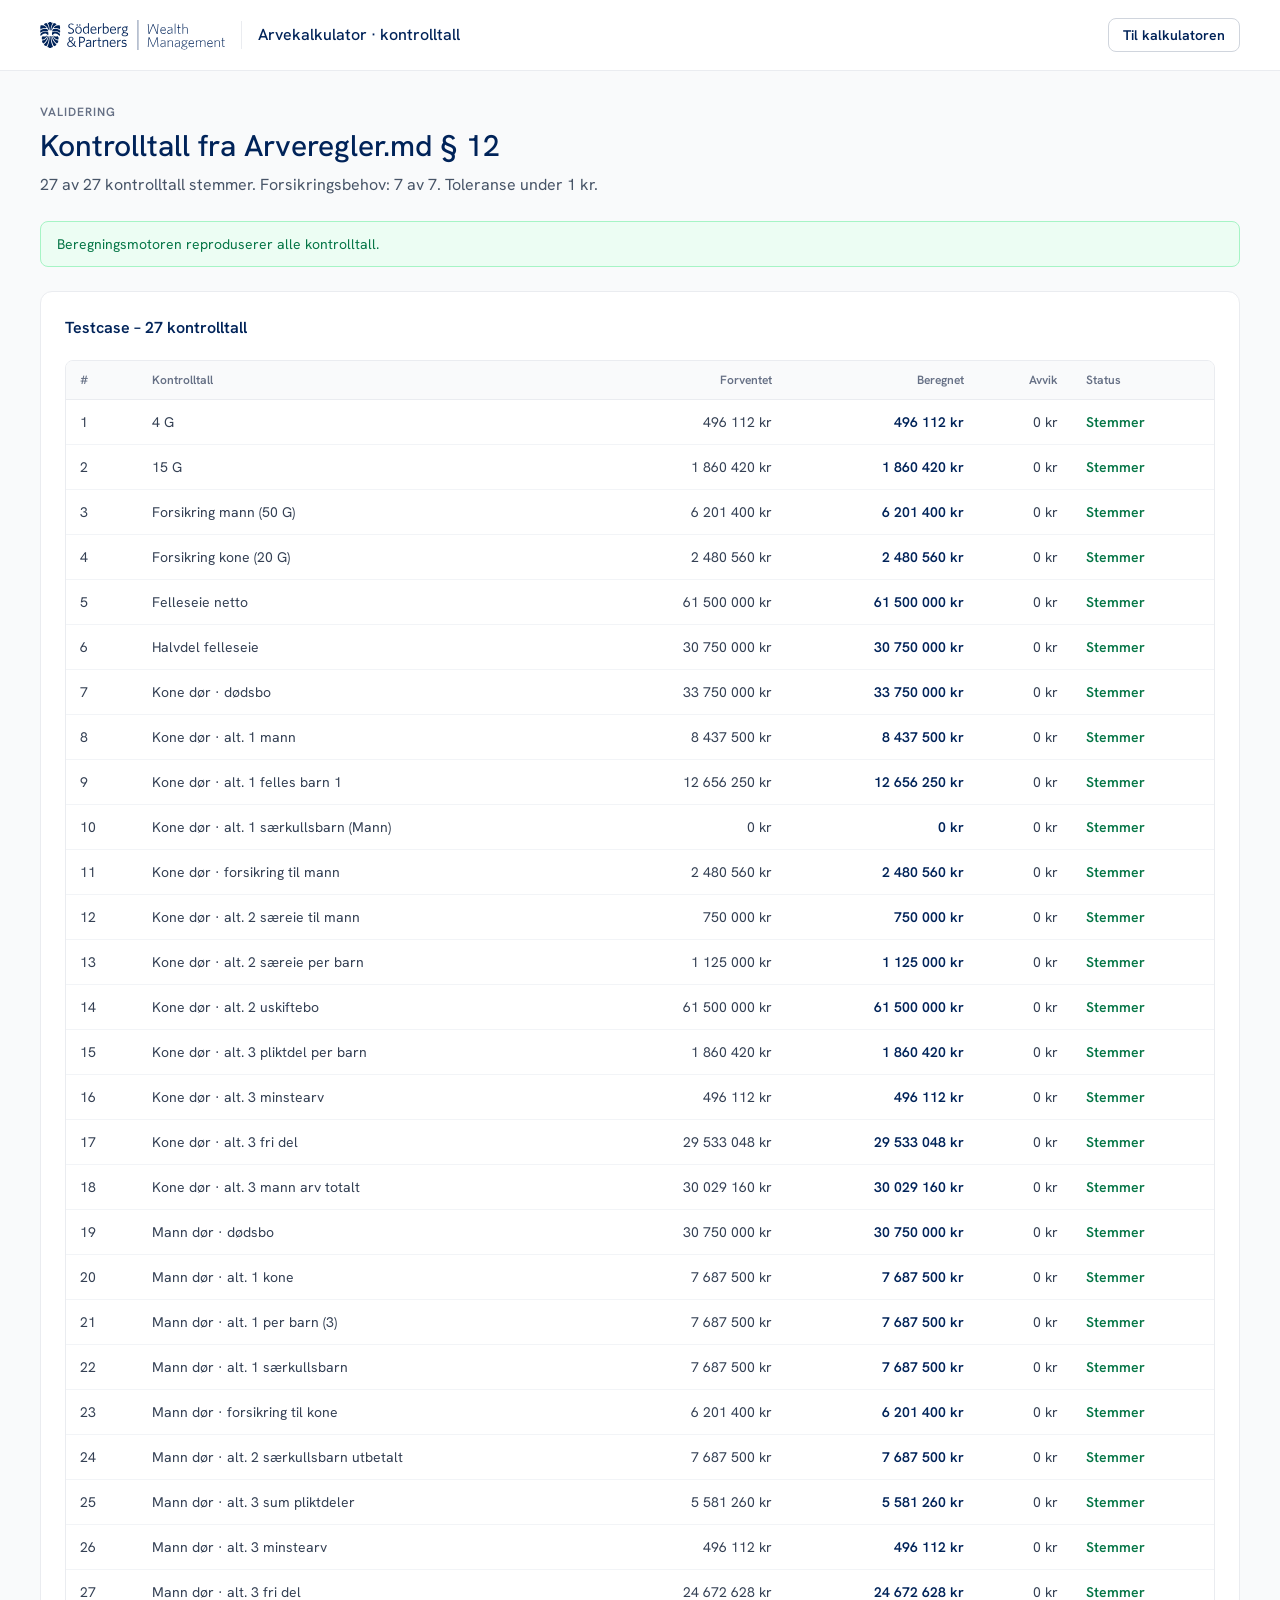
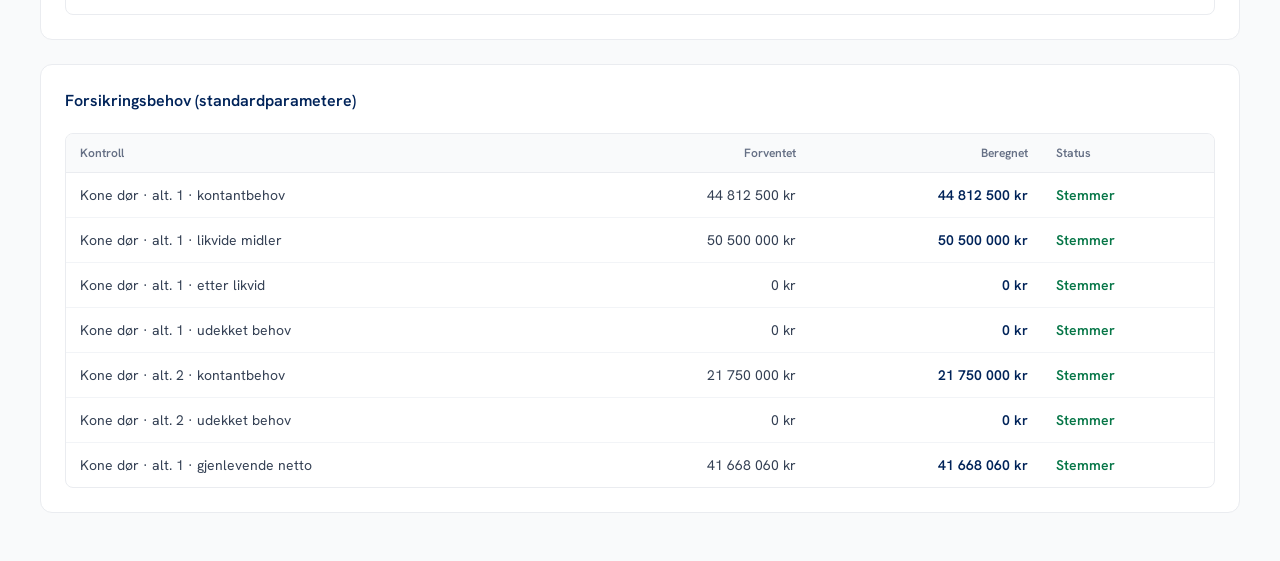
==== commit ff613f3e: "Trekk likvide eiendeler fra forsikringsbehovet og vis gjenlevendes formue etter oppgjøret Co-authore" ====
--- a/tests.html
+++ b/tests.html
@@ -33,10 +33,13 @@
       const rows = E.validate();
       const K = E.compute(E.clone(E.DEFAULT_INPUT));
       const need = [
-        ['Kone dør · alt. 1 · kontantbehov', 25828125, K.alts[0].need.K],
-        ['Kone dør · alt. 1 · udekket behov', 23347565, K.alts[0].need.gap],
+        ['Kone dør · alt. 1 · kontantbehov', 44812500, K.alts[0].need.K],
+        ['Kone dør · alt. 1 · likvide midler', 50500000, K.alts[0].need.L],
+        ['Kone dør · alt. 1 · etter likvid', 0, K.alts[0].need.Kn],
+        ['Kone dør · alt. 1 · udekket behov', 0, K.alts[0].need.gap],
         ['Kone dør · alt. 2 · kontantbehov', 21750000, K.alts[1].need.K],
-        ['Kone dør · alt. 2 · udekket behov', 19269440, K.alts[1].need.gap]
+        ['Kone dør · alt. 2 · udekket behov', 0, K.alts[1].need.gap],
+        ['Kone dør · alt. 1 · gjenlevende netto', 41668060, K.alts[0].balance.net]
       ].map(([label, exp, act]) => ({ label, exp, act, ok: Math.abs(exp - act) < 1 }));
       const st = ok => ok ? '<span class="ok">Stemmer</span>' : '<span class="bad">Avvik</span>';
       document.getElementById('rows').innerHTML = rows.map((r, i) => `<tr class="${r.ok ? '' : 'fail'}"><td>${i + 1}</td><td>${F.esc(r.label)}</td><td class="r">${F.kr(r.exp)}</td><td class="r amt">${F.kr(r.act)}</td><td class="r">${F.kr(r.act - r.exp)}</td><td>${st(r.ok)}</td></tr>`).join('');
--- a/css/app.css
+++ b/css/app.css
@@ -177,6 +177,7 @@
   border:1px solid var(--gray-300);background:var(--white);color:var(--gray-600);transition:background var(--t-fast),border-color var(--t-fast),color var(--t-fast)}
 .chip .bx{font-size:16px}
 .chip.on{background:var(--blue-100);border-color:var(--blue-500);color:var(--sp-navy)}
+.chip.liq.on{background:var(--success-bg);border-color:var(--success-border);color:var(--success-700)}
 
 /* ---------- Slider ---------- */
 .slider{display:flex;flex-direction:column;gap:6px}
@@ -195,6 +196,27 @@
 .pctin .inp{width:64px;text-align:right}
 .sumline{display:flex;justify-content:space-between;align-items:center;gap:12px;flex-wrap:wrap}
 .sumline .tot{font-size:18px;line-height:28px;font-weight:600;color:var(--sp-navy)}
+.asset.is-liq{background:linear-gradient(90deg,var(--success-bg),transparent 12px)}
+.hold-card{margin-top:8px}
+.hold-toolbar{padding:0 24px 8px}
+.hold-body{display:grid;grid-template-columns:minmax(0,1.3fr) minmax(260px,1fr);gap:32px;padding:8px 24px 28px}
+.hold-viz{display:flex;flex-direction:column;gap:16px;min-width:0}
+.hold-kpi .need-big{margin:4px 0 2px}
+.hold-bar{display:flex;height:36px;border-radius:var(--radius-md);overflow:hidden;background:var(--gray-100)}
+.hold-bar.out{height:22px;margin-top:8px}
+.hold-bar.empty{height:22px;align-items:center;padding:0 12px;font-size:13px;color:var(--gray-500)}
+.hold-seg{min-width:3px}
+.hold-cap{display:flex;justify-content:space-between;font-size:13px;color:var(--gray-500)}
+.hold-cap .out{color:var(--error-700)}
+.hold-pills{display:flex;flex-wrap:wrap;gap:8px 16px;font-size:13px;color:var(--gray-600)}
+.hold-pills span{display:inline-flex;align-items:center;gap:6px}
+.hold-list{display:flex;flex-direction:column;gap:8px}
+.hold-row{display:flex;justify-content:space-between;align-items:center;gap:12px;font-size:15px;line-height:22px}
+.hold-row .n{display:flex;align-items:center;gap:8px;min-width:0}
+.hold-row b{font-variant-numeric:tabular-nums;white-space:nowrap}
+.hold-row.neg{color:var(--gray-600)}
+.hold-row.neg b{color:var(--error-700)}
+.hold-row.total{border-top:1px solid var(--gray-200);padding-top:12px;margin-top:4px;font-weight:600;color:var(--sp-navy)}
 .sumline .tot span{font-weight:500;color:var(--gray-600);font-size:14px;margin-right:12px}
 .sumbox{background:var(--gray-50);border-radius:var(--radius-md);padding:14px 16px;display:flex;flex-direction:column;gap:6px;font-size:14px}
 .sumbox .r{display:flex;justify-content:space-between;gap:12px;color:var(--gray-600)}
@@ -348,7 +370,7 @@
 .cmp-bar .a.na{color:var(--gray-400);font-weight:400}
 
 /* ---------- Forside ---------- */
-.fp-hero{display:grid;grid-template-columns:minmax(0,1.3fr) minmax(0,1fr);gap:48px;align-items:center;background:var(--sp-navy);border-radius:var(--radius-lg);padding:56px 48px;color:var(--white)}
+.fp-hero{display:grid;grid-template-columns:minmax(0,1fr) minmax(0,1.25fr);gap:56px;align-items:center;background:var(--sp-navy);border-radius:var(--radius-lg);padding:56px 48px;color:var(--white)}
 .fp-eb{color:var(--blue-300)}
 .fp-title{font-size:40px;line-height:48px;letter-spacing:-.02em;font-weight:500;color:var(--white);margin:12px 0 16px;max-width:580px;text-wrap:balance}
 .fp-lead{font-size:16px;line-height:26px;color:var(--blue-200);max-width:560px}
@@ -357,15 +379,20 @@
 .fp-btn-w:hover{background:var(--blue-100)}
 .fp-btn-ghost{background:transparent;color:var(--white);border-color:rgba(255,255,255,.32)}
 .fp-btn-ghost:hover{background:rgba(255,255,255,.08);border-color:rgba(255,255,255,.5)}
-.fp-art{margin:0;min-width:0;padding:24px 24px 20px;border:1px solid rgba(255,255,255,.12);border-radius:var(--radius-lg);background:rgba(255,255,255,.03)}
+.fp-art{position:relative;margin:0 -16px 0 0;min-width:0;padding:28px 28px 22px;border:1px solid rgba(255,255,255,.14);border-radius:var(--radius-lg);
+  background:linear-gradient(155deg,rgba(255,255,255,.07),rgba(255,255,255,.015) 55%,rgba(59,126,227,.08));box-shadow:inset 0 1px 0 rgba(255,255,255,.08),0 24px 48px -24px rgba(0,0,0,.45)}
 .fp-art svg{display:block;width:100%;height:auto;overflow:visible}
-.fp-band{animation:fpBand .9s var(--ease) both;animation-delay:var(--d)}
-.fp-node{animation:fpNode .6s var(--ease) both;animation-delay:var(--d)}
-@keyframes fpBand{from{opacity:0;transform:translateX(-10px)}to{opacity:1;transform:none}}
+.fp-band{animation:fpBand 1.1s var(--ease) both;animation-delay:var(--d);transition:opacity var(--t-fast)}
+.fp-node{animation:fpNode .7s var(--ease) both;animation-delay:var(--d)}
+.fp-dot{fill:#FFFFFF;fill-opacity:.85}
+.fp-flow{animation:fpNode 1s ease 1.4s both;pointer-events:none}
+@keyframes fpBand{from{opacity:0;transform:translateX(-14px)}to{opacity:1;transform:none}}
 @keyframes fpNode{from{opacity:0}to{opacity:1}}
-.fp-lbl{font-family:var(--font-sans);font-size:15px;fill:var(--blue-300);paint-order:stroke;stroke:var(--sp-navy);stroke-width:4px;stroke-linejoin:round}
-.fp-lbl.strong{fill:var(--white);font-weight:600;font-size:16px}
-.fp-cap{display:flex;flex-wrap:wrap;gap:8px 18px;margin-top:18px;padding-top:16px;border-top:1px solid rgba(255,255,255,.12);font-size:13px;color:var(--blue-200)}
+.fp-lbl{font-family:var(--font-sans);font-size:15px;fill:var(--blue-200);paint-order:stroke;stroke:var(--sp-navy);stroke-width:5px;stroke-linejoin:round}
+.fp-lbl.strong{fill:var(--white);font-weight:600;font-size:18px;letter-spacing:-.01em}
+.fp-lbl.sub{font-size:13px;fill:var(--blue-300)}
+.fp-cap{display:flex;flex-wrap:wrap;gap:8px 20px;margin-top:20px;padding-top:16px;border-top:1px solid rgba(255,255,255,.12);font-size:13px;color:var(--blue-200)}
+@media (prefers-reduced-motion:reduce){ .fp-flow{display:none} }
 .fp-cap span{display:inline-flex;align-items:center;gap:6px}
 .fp-sec-h{display:flex;flex-direction:column;gap:6px;margin-bottom:16px}
 .fp-alts{display:grid;grid-template-columns:repeat(auto-fit,minmax(240px,1fr));gap:24px}
@@ -399,6 +426,7 @@
 .fp-term p{font-size:14px;line-height:21px;color:var(--gray-600);margin-top:2px}
 @media (max-width:1023px){
   .fp-hero{grid-template-columns:1fr;gap:32px;padding:40px 32px}
+  .fp-art{margin:0}
   .fp-two{grid-template-columns:1fr}
 }
 @media (max-width:767px){
@@ -436,6 +464,7 @@
   .tl-col+.tl-col{border-top:1px dashed var(--gray-300);padding-top:20px!important;margin-top:20px}
   .need{grid-template-columns:1fr}
   .need-r{border-left:0;border-top:1px solid var(--gray-200)}
+  .hold-body{grid-template-columns:1fr;padding:8px 20px 24px}
   .h1{font-size:30px;line-height:38px}
   .brand .app-name{display:none}
   .brand .vr{display:none}
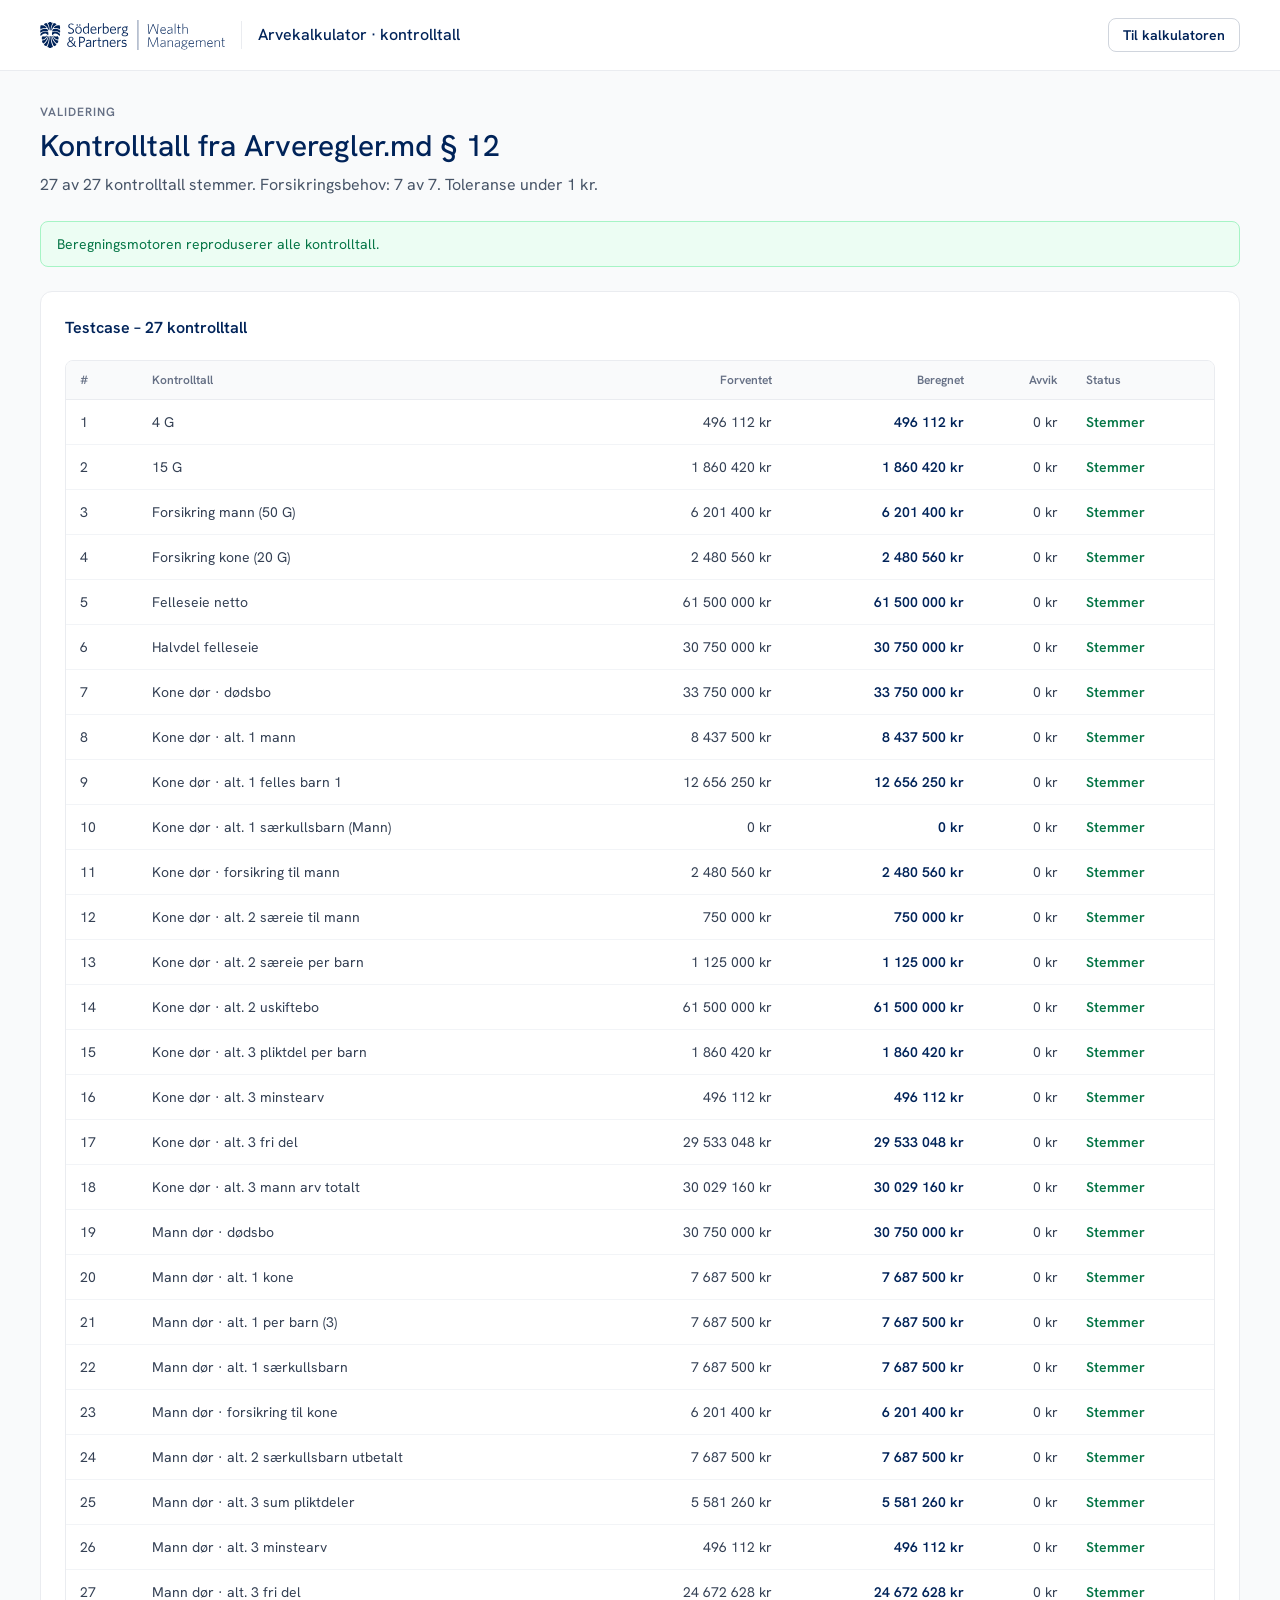
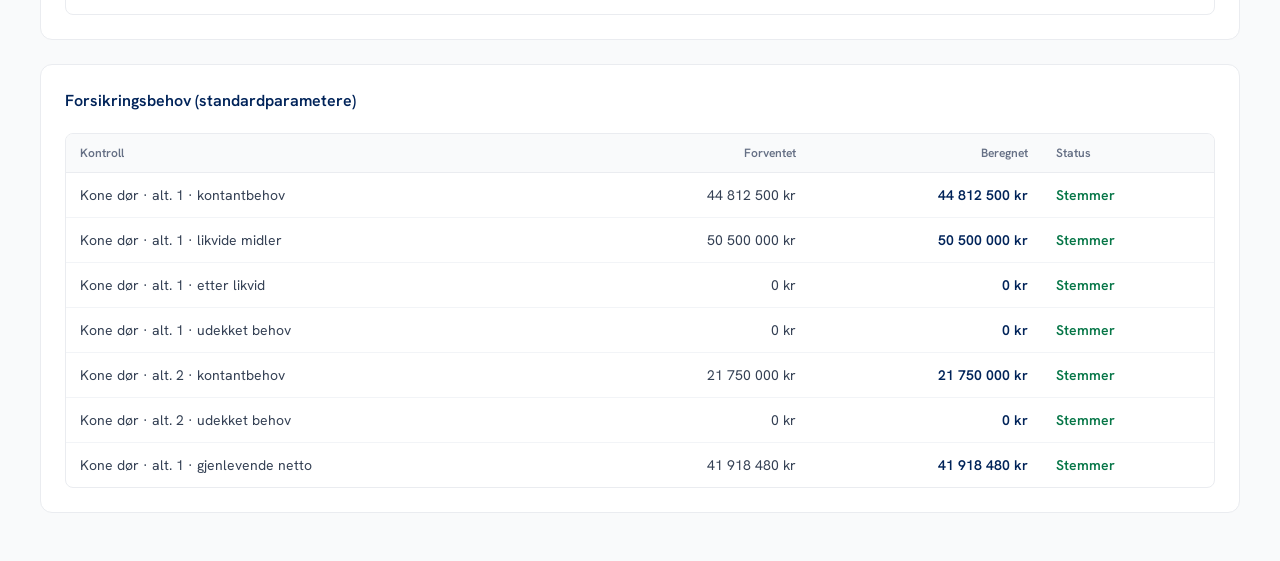
==== commit 998314d1: "Tydeligere alternativfaner, lovlig testamentforslag og G 136 549 kr fra 1. mai 2026 Co-authored-by: " ====
--- a/tests.html
+++ b/tests.html
@@ -39,7 +39,7 @@
         ['Kone dør · alt. 1 · udekket behov', 0, K.alts[0].need.gap],
         ['Kone dør · alt. 2 · kontantbehov', 21750000, K.alts[1].need.K],
         ['Kone dør · alt. 2 · udekket behov', 0, K.alts[1].need.gap],
-        ['Kone dør · alt. 1 · gjenlevende netto', 41668060, K.alts[0].balance.net]
+        ['Kone dør · alt. 1 · gjenlevende netto', 41918480, K.alts[0].balance.net]
       ].map(([label, exp, act]) => ({ label, exp, act, ok: Math.abs(exp - act) < 1 }));
       const st = ok => ok ? '<span class="ok">Stemmer</span>' : '<span class="bad">Avvik</span>';
       document.getElementById('rows').innerHTML = rows.map((r, i) => `<tr class="${r.ok ? '' : 'fail'}"><td>${i + 1}</td><td>${F.esc(r.label)}</td><td class="r">${F.kr(r.exp)}</td><td class="r amt">${F.kr(r.act)}</td><td class="r">${F.kr(r.act - r.exp)}</td><td>${st(r.ok)}</td></tr>`).join('');
--- a/css/app.css
+++ b/css/app.css
@@ -74,10 +74,10 @@
 /* ---------- Tabs ---------- */
 .tabbar{position:sticky;top:0;z-index:20;background:rgba(249,250,251,.94);-webkit-backdrop-filter:blur(8px);backdrop-filter:blur(8px);
   border-bottom:1px solid var(--gray-200);margin-top:24px}
-.tabs{display:flex;gap:4px;overflow-x:auto;scrollbar-width:none}
+.tabs{display:flex;align-items:center;gap:4px;overflow-x:auto;scrollbar-width:none}
 .tabs::-webkit-scrollbar{display:none}
 .tab{flex:none;display:flex;flex-direction:column;align-items:flex-start;gap:2px;padding:14px 14px 12px;border:0;background:transparent;
-  border-bottom:2px solid transparent;margin-bottom:-1px;color:var(--gray-600);text-align:left;transition:color var(--t-fast),border-color var(--t-fast)}
+  border-bottom:2px solid transparent;margin-bottom:-1px;color:var(--gray-600);text-align:left;transition:color var(--t-fast),border-color var(--t-fast),background var(--t-fast),box-shadow var(--t-fast)}
 .tab:hover{color:var(--sp-navy)}
 .tab-l1{display:flex;align-items:baseline;gap:8px;font-size:15px;line-height:22px;font-weight:500;white-space:nowrap}
 .tab-n{font-size:12px;font-weight:600;color:var(--gray-400)}
@@ -85,6 +85,25 @@
 .tab[aria-selected="true"]{color:var(--sp-navy);border-bottom-color:var(--blue-main)}
 .tab[aria-selected="true"] .tab-n{color:var(--blue-main)}
 .tab.na .tab-l2{color:var(--gray-400)}
+.alt-group{display:flex;align-items:center;gap:6px;margin:8px 8px 8px 12px;padding:6px 8px 6px 12px;background:var(--white);
+  border:1px solid var(--gray-200);border-radius:12px;box-shadow:var(--shadow-xs)}
+.alt-group-l{font-size:10px;font-weight:600;letter-spacing:.08em;text-transform:uppercase;color:var(--gray-500);flex:none;padding-right:4px}
+.tab-alt{border:1px solid transparent;border-radius:8px;margin-bottom:0;padding:8px 12px;background:transparent}
+.tab-alt .tab-l1{align-items:center}
+.tab-alt .tab-n{width:20px;height:20px;border-radius:50%;display:inline-flex;align-items:center;justify-content:center;
+  font-size:11px;line-height:1;color:var(--white);flex:none}
+.tab-alt.alt-1 .tab-n{background:#002359}
+.tab-alt.alt-2 .tab-n{background:#405A82}
+.tab-alt.alt-3 .tab-n{background:#0A5EDC}
+.tab-alt.alt-4 .tab-n{background:#3B7EE3}
+.tab-alt:hover{background:var(--gray-25)}
+.tab-alt[aria-selected="true"]{border-bottom-width:1px;font-weight:600}
+.tab-alt.alt-1[aria-selected="true"]{background:#EEF2F7;border-color:#002359;color:#002359;box-shadow:inset 0 0 0 1px #002359}
+.tab-alt.alt-2[aria-selected="true"]{background:#F2F4F7;border-color:#405A82;color:#264472;box-shadow:inset 0 0 0 1px #405A82}
+.tab-alt.alt-3[aria-selected="true"]{background:#EEF5FF;border-color:#0A5EDC;color:#0A5EDC;box-shadow:inset 0 0 0 1px #0A5EDC}
+.tab-alt.alt-4[aria-selected="true"]{background:#F3F7FD;border-color:#3B7EE3;color:#074EB9;box-shadow:inset 0 0 0 1px #3B7EE3}
+.tab-alt[aria-selected="true"] .tab-l2{color:inherit;opacity:.78}
+.tab-alt.na{opacity:.55}
 
 /* ---------- Panels ---------- */
 .main{padding-top:32px;padding-bottom:48px}
@@ -237,7 +256,7 @@
 /* ---------- Alternative top ---------- */
 .alt-top{display:flex;justify-content:space-between;gap:24px;flex-wrap:wrap;align-items:flex-start}
 .alt-top .h2{margin:6px 0 8px}
-.surv{background:var(--sp-navy);color:var(--white);border-radius:var(--radius-lg);padding:22px 24px;width:100%;max-width:380px;flex:1 1 300px}
+.surv{background:var(--sp-navy);color:var(--white);border-radius:var(--radius-lg);padding:22px 24px;width:100%;max-width:532px;flex:1 1 420px}
 .surv-l{font-size:14px;color:#B5CFF5}
 .surv-v{font-size:36px;line-height:44px;font-weight:600;letter-spacing:-.02em;margin:4px 0 12px;white-space:nowrap}
 .surv ul{list-style:none;margin:0;padding:12px 0 0;border-top:1px solid rgba(255,255,255,.16);display:flex;flex-direction:column;gap:6px}
@@ -428,6 +447,8 @@
   .fp-hero{grid-template-columns:1fr;gap:32px;padding:40px 32px}
   .fp-art{margin:0}
   .fp-two{grid-template-columns:1fr}
+  .alt-group-l{display:none}
+  .alt-group{margin-left:6px}
 }
 @media (max-width:767px){
   .fp-hero{padding:32px 24px}
@@ -449,6 +470,21 @@
 .modal-h p{font-size:14px;line-height:20px;color:var(--gray-600);margin-top:4px}
 .modal-b{overflow:auto;padding:0}
 .modal-b table.t th{position:sticky;top:0}
+.sum-modal{width:min(680px,100%);max-height:90vh;display:flex;flex-direction:column;gap:12px}
+.sum-sheet{background:var(--gray-25);border-radius:var(--radius-lg);box-shadow:var(--shadow-xl);overflow:auto;max-height:calc(90vh - 64px)}
+.sum-hero{background:var(--sp-navy);color:var(--white);padding:32px 32px 28px}
+.sum-brand{font-size:12px;letter-spacing:.1em;color:var(--blue-300);text-transform:uppercase}
+.sum-title{font-size:28px;line-height:34px;font-weight:500;letter-spacing:-.02em;color:var(--white);margin:10px 0 8px}
+.sum-hero p{font-size:15px;line-height:22px;color:var(--blue-200);margin:0}
+.sum-body{padding:20px 20px 24px;display:flex;flex-direction:column;gap:16px}
+.sum-card{background:var(--white);border:1px solid var(--gray-200);border-radius:var(--radius-lg);padding:20px 24px}
+.sum-card .h3{margin:4px 0 8px}
+.sum-lead{font-size:15px;line-height:22px;color:var(--sp-navy-ink);margin:0 0 12px}
+.sum-rows{display:flex;flex-direction:column}
+.sum-row{display:flex;justify-content:space-between;gap:16px;padding:8px 0;border-top:1px solid var(--gray-100);font-size:14px;line-height:20px;color:var(--gray-600)}
+.sum-row:first-child{border-top:0}
+.sum-row b{color:var(--sp-navy);font-variant-numeric:tabular-nums;white-space:nowrap}
+.sum-actions{display:flex;justify-content:flex-end;gap:10px}
 .ok-i{color:var(--success-600);font-size:20px}
 .bad-i{color:var(--error-600);font-size:20px}
 
